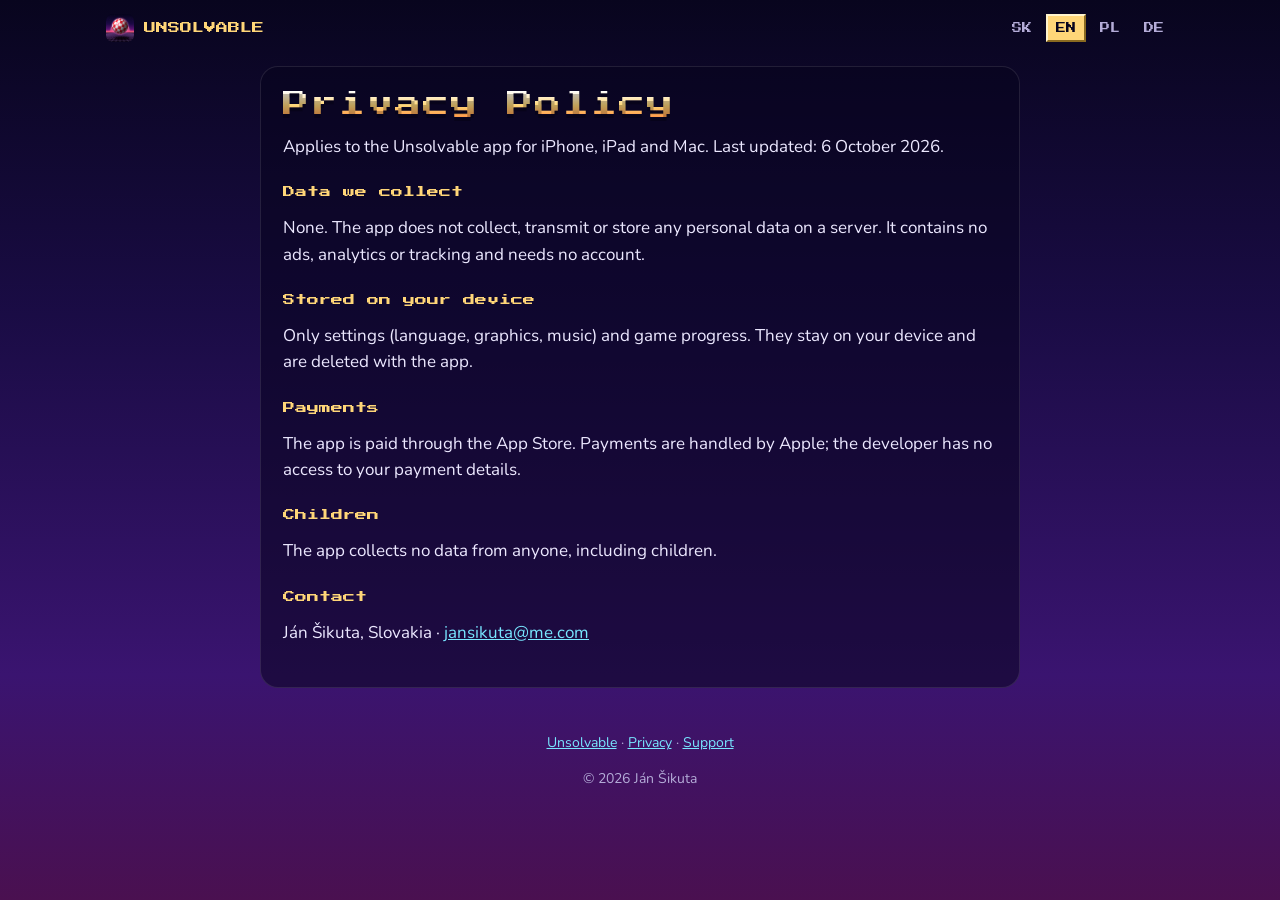
==== privacy.html @ 79261424 "Unsolvable website: landing page (SK/EN/PL/DE), privacy policy, support" ====
<!doctype html>
<html lang="sk">
<head>
<meta charset="utf-8">
<meta name="viewport" content="width=device-width, initial-scale=1">
<title>Unsolvable – Ochrana súkromia / Privacy</title>
<link rel="icon" href="assets/favicon.png">
<link rel="apple-touch-icon" href="assets/apple-touch-icon.png">
<link rel="preconnect" href="https://fonts.googleapis.com">
<link href="https://fonts.googleapis.com/css2?family=Press+Start+2P&family=Nunito:wght@400;700;900&display=swap" rel="stylesheet">
<link rel="stylesheet" href="style.css">
</head>
<body>
<div class="copper" aria-hidden="true"><i></i><i></i><i></i></div>
<header class="top">
  <a class="brand" href="./"><img src="assets/favicon.png" alt=""> UNSOLVABLE</a>
  <nav class="langs" aria-label="Language">
    <button data-lang="sk">SK</button><button data-lang="en">EN</button><button data-lang="pl">PL</button><button data-lang="de">DE</button>
  </nav>
</header>
<main>
<article class="doc" data-show="sk">
  <h1>Ochrana súkromia</h1>
  <p>Platí pre aplikáciu Unsolvable pre iPhone, iPad a Mac. Posledná zmena: 6. 10. 2026.</p>
  <h2>Aké údaje zbierame</h2>
  <p>Žiadne. Aplikácia nezbiera, neposiela ani neukladá na server žiadne osobné údaje. Neobsahuje reklamy, analytiku ani sledovanie a nepotrebuje účet.</p>
  <h2>Čo sa ukladá v zariadení</h2>
  <p>Len nastavenia (jazyk, grafika, hudba) a postup v hrách. Zostávajú iba vo vašom zariadení a zmažú sa spolu s aplikáciou.</p>
  <h2>Platby</h2>
  <p>Aplikácia je platená cez App Store. Platbu spracúva Apple; autor nemá prístup k vašim platobným údajom.</p>
  <h2>Deti</h2>
  <p>Aplikácia nezbiera údaje od nikoho, ani od detí.</p>
  <h2>Kontakt</h2>
  <p>Ján Šikuta, Slovensko · <span class="mail"></span></p>
</article>
<article class="doc" data-show="en" hidden>
  <h1>Privacy Policy</h1>
  <p>Applies to the Unsolvable app for iPhone, iPad and Mac. Last updated: 6 October 2026.</p>
  <h2>Data we collect</h2>
  <p>None. The app does not collect, transmit or store any personal data on a server. It contains no ads, analytics or tracking and needs no account.</p>
  <h2>Stored on your device</h2>
  <p>Only settings (language, graphics, music) and game progress. They stay on your device and are deleted with the app.</p>
  <h2>Payments</h2>
  <p>The app is paid through the App Store. Payments are handled by Apple; the developer has no access to your payment details.</p>
  <h2>Children</h2>
  <p>The app collects no data from anyone, including children.</p>
  <h2>Contact</h2>
  <p>Ján Šikuta, Slovakia · <span class="mail"></span></p>
</article>
<article class="doc" data-show="pl" hidden>
  <h1>Polityka prywatności</h1>
  <p>Dotyczy aplikacji Unsolvable na iPhone'a, iPada i Maca. Ostatnia zmiana: 6.10.2026.</p>
  <h2>Jakie dane zbieramy</h2>
  <p>Żadnych. Aplikacja nie zbiera, nie wysyła ani nie przechowuje na serwerze danych osobowych. Brak reklam, analityki i śledzenia; konto nie jest potrzebne.</p>
  <h2>Co jest zapisywane na urządzeniu</h2>
  <p>Tylko ustawienia (język, grafika, muzyka) i postęp w grach. Pozostają na urządzeniu i są usuwane razem z aplikacją.</p>
  <h2>Płatności</h2>
  <p>Aplikacja jest płatna przez App Store. Płatności obsługuje Apple; autor nie ma dostępu do danych płatniczych.</p>
  <h2>Kontakt</h2>
  <p>Ján Šikuta, Słowacja · <span class="mail"></span></p>
</article>
<article class="doc" data-show="de" hidden>
  <h1>Datenschutzerklärung</h1>
  <p>Gilt für die App Unsolvable für iPhone, iPad und Mac. Stand: 6.10.2026.</p>
  <h2>Welche Daten wir erheben</h2>
  <p>Keine. Die App erhebt, überträgt oder speichert keine personenbezogenen Daten auf einem Server. Keine Werbung, keine Analyse, kein Tracking, kein Konto nötig.</p>
  <h2>Auf dem Gerät gespeichert</h2>
  <p>Nur Einstellungen (Sprache, Grafik, Musik) und Spielfortschritt. Sie bleiben auf dem Gerät und werden mit der App gelöscht.</p>
  <h2>Zahlungen</h2>
  <p>Die App wird über den App Store bezahlt. Zahlungen wickelt Apple ab; der Entwickler hat keinen Zugriff auf Zahlungsdaten.</p>
  <h2>Kontakt</h2>
  <p>Ján Šikuta, Slowakei · <span class="mail"></span></p>
</article>
</main>
<footer>
  <p><a href="./">Unsolvable</a> · <a href="privacy.html" data-i18n="privacy">Ochrana súkromia</a> · <a href="support.html" data-i18n="support">Podpora</a></p>
  <p>© 2026 Ján Šikuta</p>
</footer>
<script src="i18n.js"></script>
<script src="contact.js"></script>
<script>I18N.init();</script>
</body>
</html>
---- style.css ----
:root {
  --ink: #08051e; --night: #1a0c45; --violet: #3a1470; --magenta: #e0408a;
  --gold: #ffd678; --cyan: #78e6ff; --text: #ece8ff; --muted: #b4acd8; --card: rgba(255,255,255,.06);
}
* { box-sizing: border-box; }
html { -webkit-text-size-adjust: 100%; background: var(--ink); }
body {
  margin: 0; color: var(--text); font: 17px/1.55 "Nunito", system-ui, sans-serif;
  background: linear-gradient(180deg, var(--ink) 0%, var(--night) 35%, var(--violet) 75%, #4a1050 100%);
  min-height: 100vh; overflow-x: hidden;
}
a { color: var(--cyan); }
.copper { position: fixed; inset: 0; pointer-events: none; z-index: -1; opacity: .35; }
.copper i { position: absolute; left: 0; right: 0; height: 90px; animation: bar 9s ease-in-out infinite alternate; }
.copper i:nth-child(1) { background: linear-gradient(transparent, #ff7a3c, transparent); }
.copper i:nth-child(2) { background: linear-gradient(transparent, #3cc8ff, transparent); animation-duration: 11s; animation-delay: -4s; }
.copper i:nth-child(3) { background: linear-gradient(transparent, #ff3ca8, transparent); animation-duration: 13s; animation-delay: -7s; }
@keyframes bar { from { top: 5%; } to { top: 85%; } }
@media (prefers-reduced-motion: reduce) { .copper i { animation: none; top: 30%; } }

.top { display: flex; justify-content: space-between; align-items: center; gap: 12px; padding: 14px 16px; max-width: 1100px; margin: 0 auto; }
.brand { font: 12px "Press Start 2P", monospace; color: var(--gold); text-decoration: none; display: flex; align-items: center; gap: 10px; }
.brand img { width: 28px; height: 28px; border-radius: 7px; }
.langs { display: flex; gap: 4px; }
.langs button { font: 10px "Press Start 2P", monospace; background: transparent; color: var(--muted); border: 2px solid transparent; padding: 7px 8px; cursor: pointer; }
.langs button.on { color: var(--ink); background: var(--gold); border-color: #fff4cc #8a6a20 #8a6a20 #fff4cc; }

main, footer { max-width: 1100px; margin: 0 auto; padding: 0 16px; }
.hero { text-align: center; padding: 24px 0 8px; }
.icon { width: 200px; height: 200px; border-radius: 22.5%; box-shadow: 0 20px 60px rgba(224,64,138,.45), 0 0 0 3px rgba(255,214,120,.35); }
h1 { font: clamp(26px, 7vw, 54px) "Press Start 2P", monospace; letter-spacing: 2px; margin: 28px 0 10px;
  background: linear-gradient(180deg, #fff 0%, var(--gold) 55%, #ff9a4a 100%); -webkit-background-clip: text; background-clip: text; color: transparent;
  text-shadow: 0 4px 0 rgba(0,0,0,.25); }
.tag { font-size: clamp(20px, 4vw, 28px); font-weight: 900; color: var(--gold); margin: 0 0 8px; }
.lead { max-width: 640px; margin: 0 auto 22px; color: var(--muted); }
.store { display: inline-block; padding: 14px 22px; border-radius: 12px; background: #000; color: #fff; text-decoration: none; font-weight: 700;
  border: 1px solid rgba(255,255,255,.3); }
.store[aria-disabled="true"] { opacity: .75; pointer-events: none; }

.shots { margin: 36px -16px 8px; }
.rail { display: flex; gap: 16px; overflow-x: auto; scroll-snap-type: x mandatory; padding: 8px 16px 18px; }
.rail img { height: min(70vh, 620px); aspect-ratio: 1320 / 2868; border-radius: 18px; scroll-snap-align: center; flex: none;
  box-shadow: 0 14px 40px rgba(0,0,0,.5); background: var(--card); }

.modes { display: grid; grid-template-columns: repeat(auto-fit, minmax(260px, 1fr)); gap: 14px; margin: 26px 0; }
.card { background: var(--card); border: 1px solid rgba(255,255,255,.1); border-radius: 16px; padding: 18px 20px; }
.card h2, .games h2 { font: 14px "Press Start 2P", monospace; color: var(--gold); margin: 0 0 10px; }
.card p { margin: 0; color: var(--muted); }

.games ul { list-style: none; padding: 0; margin: 0; display: grid; grid-template-columns: repeat(auto-fit, minmax(240px, 1fr)); gap: 8px 18px; }
.games li { display: flex; flex-direction: column; padding: 10px 0; border-bottom: 1px solid rgba(255,255,255,.08); }
.games li b { color: #fff; } .games li span { color: var(--muted); font-size: 15px; }

.feat { display: grid; grid-template-columns: repeat(auto-fit, minmax(200px, 1fr)); gap: 14px; margin: 34px 0; }
.feat div { background: var(--card); border-radius: 14px; padding: 16px; }
.feat b { display: block; font: 13px "Press Start 2P", monospace; color: var(--cyan); margin-bottom: 8px; }
.feat span { color: var(--muted); font-size: 15px; }

footer { text-align: center; color: var(--muted); padding: 30px 16px 50px; font-size: 14px; }

/* Textové stránky (ochrana súkromia, podpora) */
.doc { max-width: 760px; margin: 10px auto 0; background: rgba(8,5,30,.55); border: 1px solid rgba(255,255,255,.1); border-radius: 18px; padding: 24px 22px; }
.doc h1 { font-size: clamp(18px, 4vw, 26px); margin-top: 0; }
.doc h2 { font: 12px "Press Start 2P", monospace; color: var(--gold); margin: 26px 0 8px; }
.doc p, .doc li { color: var(--text); }
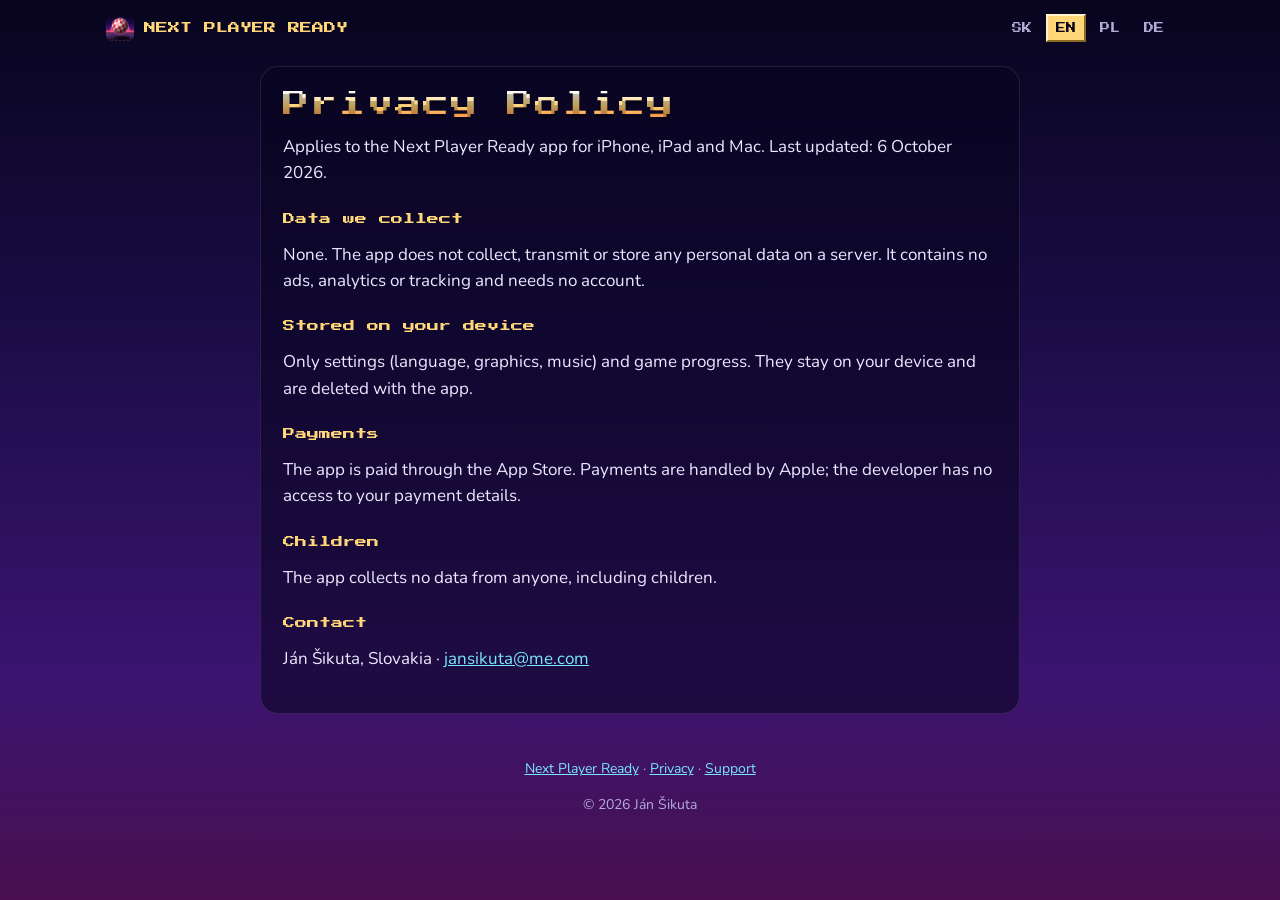
==== commit 8aa52344: "Rename to Next Player Ready" ====
--- a/privacy.html
+++ b/privacy.html
@@ -3,7 +3,7 @@
 <head>
 <meta charset="utf-8">
 <meta name="viewport" content="width=device-width, initial-scale=1">
-<title>Unsolvable – Ochrana súkromia / Privacy</title>
+<title>Next Player Ready – Ochrana súkromia / Privacy</title>
 <link rel="icon" href="assets/favicon.png">
 <link rel="apple-touch-icon" href="assets/apple-touch-icon.png">
 <link rel="preconnect" href="https://fonts.googleapis.com">
@@ -13,7 +13,7 @@
 <body>
 <div class="copper" aria-hidden="true"><i></i><i></i><i></i></div>
 <header class="top">
-  <a class="brand" href="./"><img src="assets/favicon.png" alt=""> UNSOLVABLE</a>
+  <a class="brand" href="./"><img src="assets/favicon.png" alt=""> NEXT PLAYER READY</a>
   <nav class="langs" aria-label="Language">
     <button data-lang="sk">SK</button><button data-lang="en">EN</button><button data-lang="pl">PL</button><button data-lang="de">DE</button>
   </nav>
@@ -21,7 +21,7 @@
 <main>
 <article class="doc" data-show="sk">
   <h1>Ochrana súkromia</h1>
-  <p>Platí pre aplikáciu Unsolvable pre iPhone, iPad a Mac. Posledná zmena: 6. 10. 2026.</p>
+  <p>Platí pre aplikáciu Next Player Ready pre iPhone, iPad a Mac. Posledná zmena: 6. 10. 2026.</p>
   <h2>Aké údaje zbierame</h2>
   <p>Žiadne. Aplikácia nezbiera, neposiela ani neukladá na server žiadne osobné údaje. Neobsahuje reklamy, analytiku ani sledovanie a nepotrebuje účet.</p>
   <h2>Čo sa ukladá v zariadení</h2>
@@ -35,7 +35,7 @@
 </article>
 <article class="doc" data-show="en" hidden>
   <h1>Privacy Policy</h1>
-  <p>Applies to the Unsolvable app for iPhone, iPad and Mac. Last updated: 6 October 2026.</p>
+  <p>Applies to the Next Player Ready app for iPhone, iPad and Mac. Last updated: 6 October 2026.</p>
   <h2>Data we collect</h2>
   <p>None. The app does not collect, transmit or store any personal data on a server. It contains no ads, analytics or tracking and needs no account.</p>
   <h2>Stored on your device</h2>
@@ -49,7 +49,7 @@
 </article>
 <article class="doc" data-show="pl" hidden>
   <h1>Polityka prywatności</h1>
-  <p>Dotyczy aplikacji Unsolvable na iPhone'a, iPada i Maca. Ostatnia zmiana: 6.10.2026.</p>
+  <p>Dotyczy aplikacji Next Player Ready na iPhone'a, iPada i Maca. Ostatnia zmiana: 6.10.2026.</p>
   <h2>Jakie dane zbieramy</h2>
   <p>Żadnych. Aplikacja nie zbiera, nie wysyła ani nie przechowuje na serwerze danych osobowych. Brak reklam, analityki i śledzenia; konto nie jest potrzebne.</p>
   <h2>Co jest zapisywane na urządzeniu</h2>
@@ -61,7 +61,7 @@
 </article>
 <article class="doc" data-show="de" hidden>
   <h1>Datenschutzerklärung</h1>
-  <p>Gilt für die App Unsolvable für iPhone, iPad und Mac. Stand: 6.10.2026.</p>
+  <p>Gilt für die App Next Player Ready für iPhone, iPad und Mac. Stand: 6.10.2026.</p>
   <h2>Welche Daten wir erheben</h2>
   <p>Keine. Die App erhebt, überträgt oder speichert keine personenbezogenen Daten auf einem Server. Keine Werbung, keine Analyse, kein Tracking, kein Konto nötig.</p>
   <h2>Auf dem Gerät gespeichert</h2>
@@ -73,7 +73,7 @@
 </article>
 </main>
 <footer>
-  <p><a href="./">Unsolvable</a> · <a href="privacy.html" data-i18n="privacy">Ochrana súkromia</a> · <a href="support.html" data-i18n="support">Podpora</a></p>
+  <p><a href="./">Next Player Ready</a> · <a href="privacy.html" data-i18n="privacy">Ochrana súkromia</a> · <a href="support.html" data-i18n="support">Podpora</a></p>
   <p>© 2026 Ján Šikuta</p>
 </footer>
 <script src="i18n.js"></script>
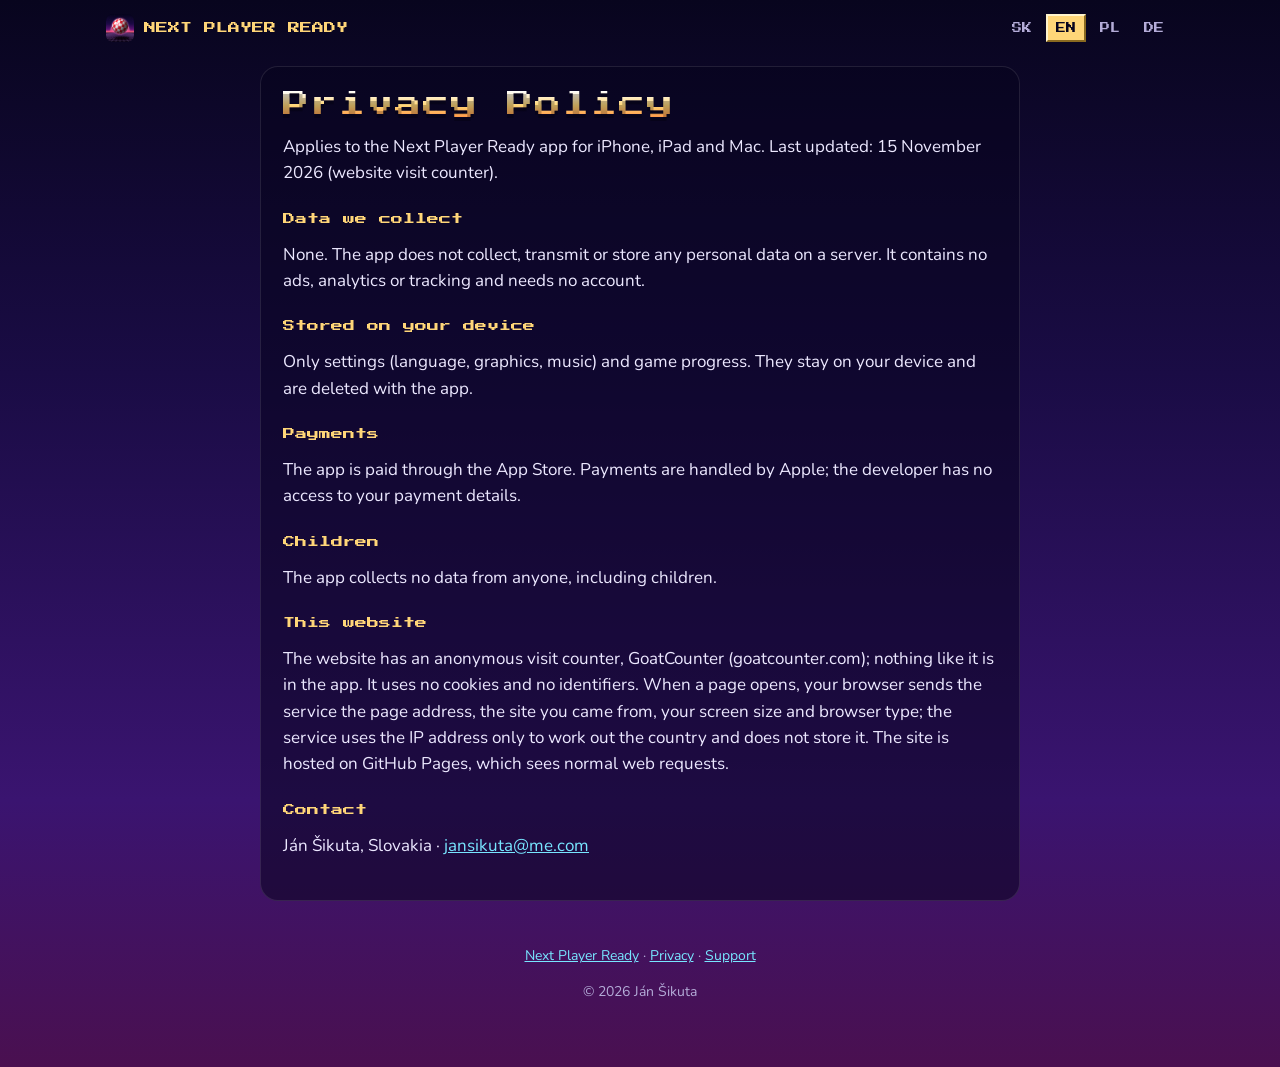
==== commit 5c454d70: "Počítadlo návštev GoatCounter" ====
--- a/privacy.html
+++ b/privacy.html
@@ -21,7 +21,7 @@
 <main>
 <article class="doc" data-show="sk">
   <h1>Ochrana súkromia</h1>
-  <p>Platí pre aplikáciu Next Player Ready pre iPhone, iPad a Mac. Posledná zmena: 6. 10. 2026.</p>
+  <p>Platí pre aplikáciu Next Player Ready pre iPhone, iPad a Mac. Posledná zmena: 15. 11. 2026 (počítadlo návštev webu).</p>
   <h2>Aké údaje zbierame</h2>
   <p>Žiadne. Aplikácia nezbiera, neposiela ani neukladá na server žiadne osobné údaje. Neobsahuje reklamy, analytiku ani sledovanie a nepotrebuje účet.</p>
   <h2>Čo sa ukladá v zariadení</h2>
@@ -30,12 +30,14 @@
   <p>Aplikácia je platená cez App Store. Platbu spracúva Apple; autor nemá prístup k vašim platobným údajom.</p>
   <h2>Deti</h2>
   <p>Aplikácia nezbiera údaje od nikoho, ani od detí.</p>
+  <h2>Táto webová stránka</h2>
+  <p>Web má anonymné počítadlo návštev GoatCounter (goatcounter.com), v aplikácii nič také nie je. Nepoužíva cookies ani identifikátory. Pri otvorení stránky prehliadač pošle službe adresu stránky, web, z ktorého ste prišli, veľkosť obrazovky a typ prehliadača; služba z IP adresy určí len krajinu a IP adresu neukladá. Web beží na GitHub Pages, ktoré vidia bežné webové požiadavky.</p>
   <h2>Kontakt</h2>
   <p>Ján Šikuta, Slovensko · <span class="mail"></span></p>
 </article>
 <article class="doc" data-show="en" hidden>
   <h1>Privacy Policy</h1>
-  <p>Applies to the Next Player Ready app for iPhone, iPad and Mac. Last updated: 6 October 2026.</p>
+  <p>Applies to the Next Player Ready app for iPhone, iPad and Mac. Last updated: 15 November 2026 (website visit counter).</p>
   <h2>Data we collect</h2>
   <p>None. The app does not collect, transmit or store any personal data on a server. It contains no ads, analytics or tracking and needs no account.</p>
   <h2>Stored on your device</h2>
@@ -44,40 +46,47 @@
   <p>The app is paid through the App Store. Payments are handled by Apple; the developer has no access to your payment details.</p>
   <h2>Children</h2>
   <p>The app collects no data from anyone, including children.</p>
+  <h2>This website</h2>
+  <p>The website has an anonymous visit counter, GoatCounter (goatcounter.com); nothing like it is in the app. It uses no cookies and no identifiers. When a page opens, your browser sends the service the page address, the site you came from, your screen size and browser type; the service uses the IP address only to work out the country and does not store it. The site is hosted on GitHub Pages, which sees normal web requests.</p>
   <h2>Contact</h2>
   <p>Ján Šikuta, Slovakia · <span class="mail"></span></p>
 </article>
 <article class="doc" data-show="pl" hidden>
   <h1>Polityka prywatności</h1>
-  <p>Dotyczy aplikacji Next Player Ready na iPhone'a, iPada i Maca. Ostatnia zmiana: 6.10.2026.</p>
+  <p>Dotyczy aplikacji Next Player Ready na iPhone'a, iPada i Maca. Ostatnia zmiana: 15.11.2026 (licznik odwiedzin strony).</p>
   <h2>Jakie dane zbieramy</h2>
   <p>Żadnych. Aplikacja nie zbiera, nie wysyła ani nie przechowuje na serwerze danych osobowych. Brak reklam, analityki i śledzenia; konto nie jest potrzebne.</p>
   <h2>Co jest zapisywane na urządzeniu</h2>
   <p>Tylko ustawienia (język, grafika, muzyka) i postęp w grach. Pozostają na urządzeniu i są usuwane razem z aplikacją.</p>
   <h2>Płatności</h2>
   <p>Aplikacja jest płatna przez App Store. Płatności obsługuje Apple; autor nie ma dostępu do danych płatniczych.</p>
+  <h2>Ta strona internetowa</h2>
+  <p>Strona ma anonimowy licznik odwiedzin GoatCounter (goatcounter.com), w aplikacji nie ma nic takiego. Nie używa plików cookie ani identyfikatorów. Przy otwarciu strony przeglądarka wysyła usłudze adres strony, stronę, z której przyszedłeś, rozmiar ekranu i typ przeglądarki; usługa używa adresu IP tylko do ustalenia kraju i go nie przechowuje. Strona jest hostowana na GitHub Pages, które widzą zwykłe żądania internetowe.</p>
   <h2>Kontakt</h2>
   <p>Ján Šikuta, Słowacja · <span class="mail"></span></p>
 </article>
 <article class="doc" data-show="de" hidden>
   <h1>Datenschutzerklärung</h1>
-  <p>Gilt für die App Next Player Ready für iPhone, iPad und Mac. Stand: 6.10.2026.</p>
+  <p>Gilt für die App Next Player Ready für iPhone, iPad und Mac. Stand: 15.11.2026 (Besuchszähler der Website).</p>
   <h2>Welche Daten wir erheben</h2>
   <p>Keine. Die App erhebt, überträgt oder speichert keine personenbezogenen Daten auf einem Server. Keine Werbung, keine Analyse, kein Tracking, kein Konto nötig.</p>
   <h2>Auf dem Gerät gespeichert</h2>
   <p>Nur Einstellungen (Sprache, Grafik, Musik) und Spielfortschritt. Sie bleiben auf dem Gerät und werden mit der App gelöscht.</p>
   <h2>Zahlungen</h2>
   <p>Die App wird über den App Store bezahlt. Zahlungen wickelt Apple ab; der Entwickler hat keinen Zugriff auf Zahlungsdaten.</p>
+  <h2>Diese Website</h2>
+  <p>Die Website hat einen anonymen Besuchszähler, GoatCounter (goatcounter.com); in der App gibt es nichts dergleichen. Er verwendet keine Cookies und keine Kennungen. Beim Öffnen einer Seite sendet dein Browser dem Dienst die Seitenadresse, die Website, von der du kommst, die Bildschirmgröße und den Browsertyp; der Dienst nutzt die IP-Adresse nur, um das Land zu bestimmen, und speichert sie nicht. Die Website liegt bei GitHub Pages, das normale Webanfragen sieht.</p>
   <h2>Kontakt</h2>
   <p>Ján Šikuta, Slowakei · <span class="mail"></span></p>
 </article>
 </main>
 <footer>
   <p><a href="./">Next Player Ready</a> · <a href="privacy.html" data-i18n="privacy">Ochrana súkromia</a> · <a href="support.html" data-i18n="support">Podpora</a></p>
-  <p>© 2026 Ján Šikuta</p>
+  <p><span data-fz>©</span> 2026 Ján Šikuta</p>
 </footer>
 <script src="i18n.js"></script>
 <script src="contact.js"></script>
 <script>I18N.init();</script>
+<script src="pocitadlo.js" defer></script>
 </body>
 </html>
